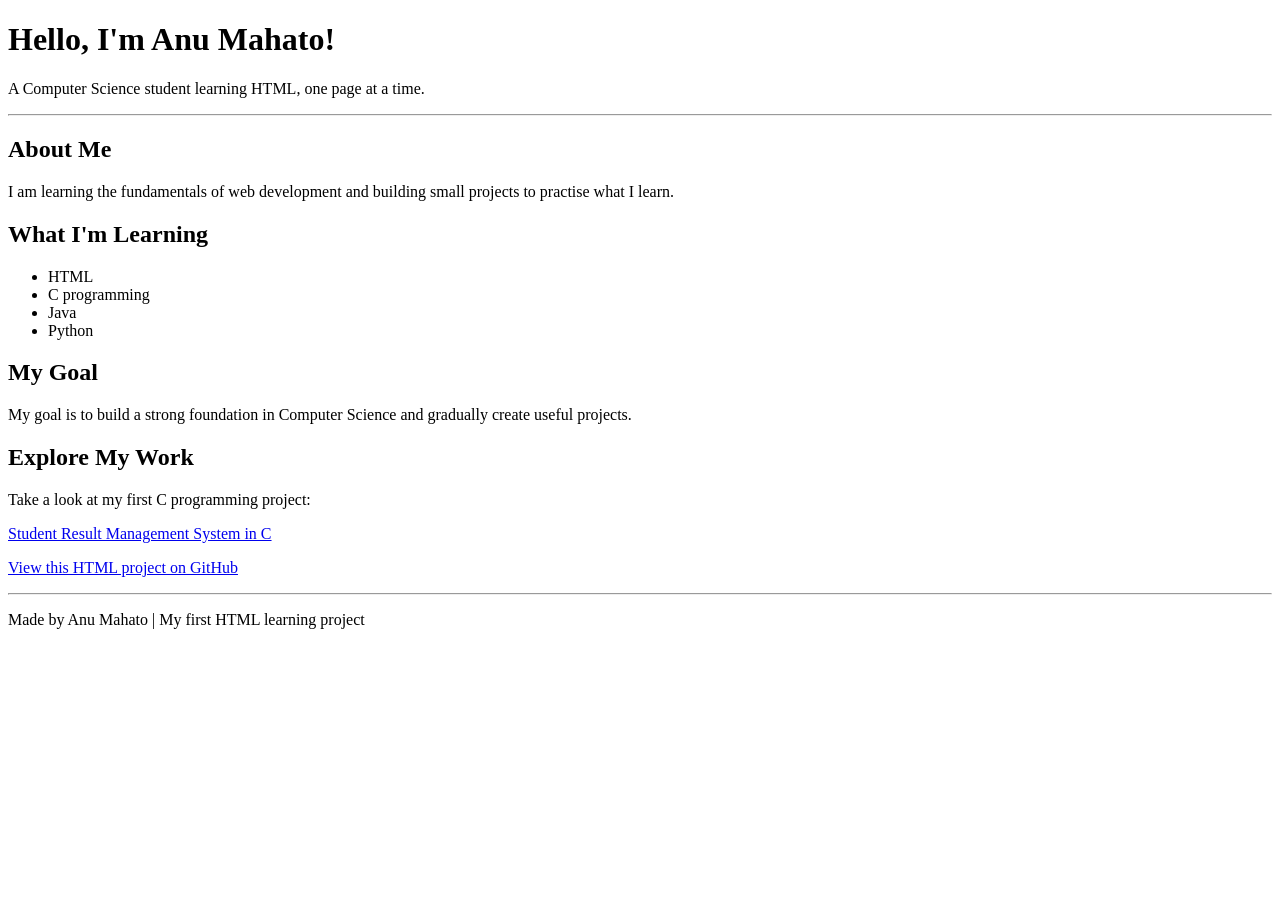
==== index.html @ 0aabff6d "Add homepage for GitHub Pages" ====
<!DOCTYPE html>
<html lang="en">
<head>
  <meta charset="UTF-8">
  <meta name="viewport" content="width=device-width, initial-scale=1.0">
  <title>Anu Mahato | My First Website</title>
</head>
<body>
  <header>
    <h1>Hello, I'm Anu Mahato!</h1>
    <p>A Computer Science student learning HTML, one page at a time.</p>
  </header>

  <hr>

  <main>
    <section>
      <h2>About Me</h2>
      <p>I am learning the fundamentals of web development and building small projects to practise what I learn.</p>
    </section>

    <section>
      <h2>What I'm Learning</h2>
      <ul>
        <li>HTML</li>
        <li>C programming</li>
        <li>Java</li>
        <li>Python</li>
      </ul>
    </section>

    <section>
      <h2>My Goal</h2>
      <p>My goal is to build a strong foundation in Computer Science and gradually create useful projects.</p>
    </section>

    <section>
      <h2>Explore My Work</h2>
      <p>Take a look at my first C programming project:</p>
      <p>
        <a href="https://github.com/annu468/student-result-management-c">
          Student Result Management System in C
        </a>
      </p>
      <p>
        <a href="https://github.com/annu468/anumahato/tree/main/html-projects/my-first-html-project">
          View this HTML project on GitHub
        </a>
      </p>
    </section>
  </main>

  <hr>

  <footer>
    <p>Made by Anu Mahato | My first HTML learning project</p>
  </footer>
</body>
</html>
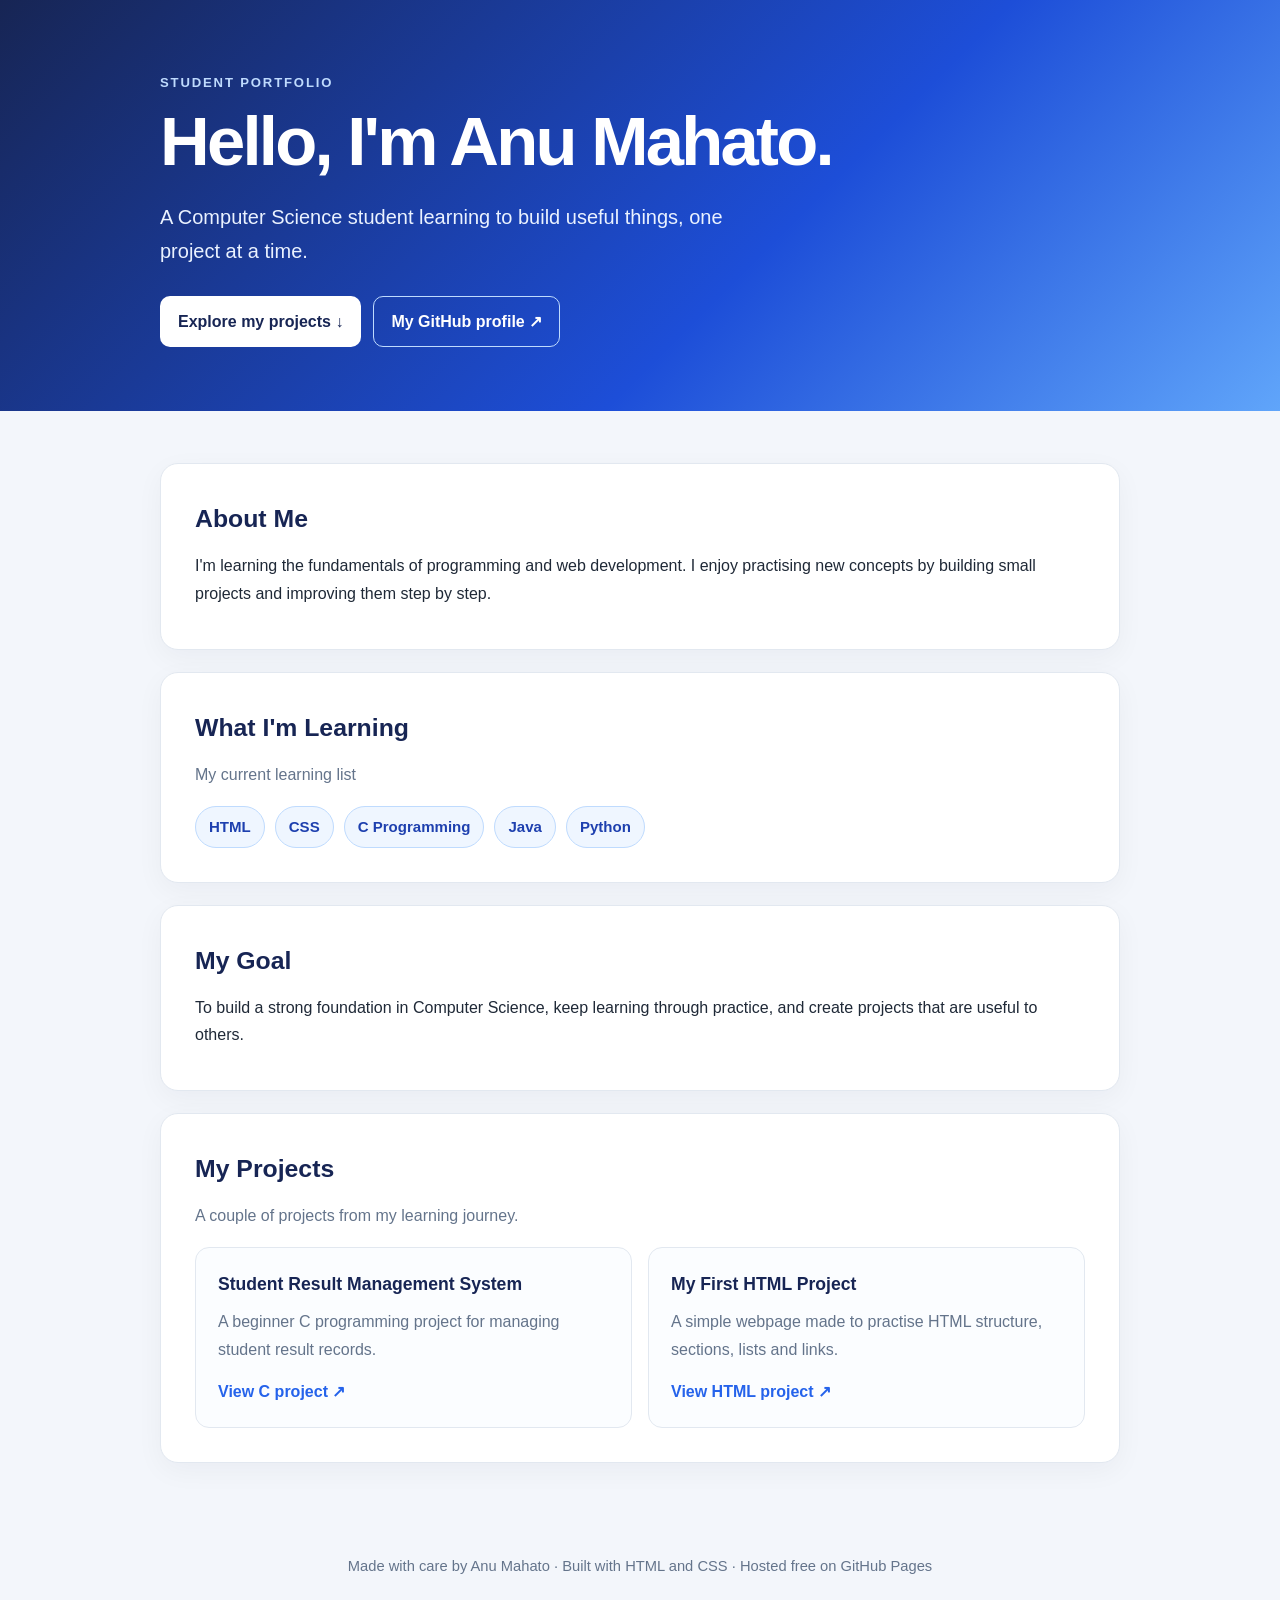
==== commit 89a42e25: "Redesign homepage as responsive student portfolio" ====
--- a/index.html
+++ b/index.html
@@ -3,57 +3,66 @@
 <head>
   <meta charset="UTF-8">
   <meta name="viewport" content="width=device-width, initial-scale=1.0">
-  <title>Anu Mahato | My First Website</title>
+  <meta name="description" content="The personal learning portfolio of Anu Mahato, featuring beginner projects in HTML and C programming.">
+  <title>Anu Mahato | Student Portfolio</title>
+  <link rel="stylesheet" href="style.css">
 </head>
 <body>
-  <header>
-    <h1>Hello, I'm Anu Mahato!</h1>
-    <p>A Computer Science student learning HTML, one page at a time.</p>
+  <header class="site-header">
+    <div class="header-inner">
+      <p class="eyebrow">Student Portfolio</p>
+      <h1>Hello, I'm Anu Mahato.</h1>
+      <p class="tagline">A Computer Science student learning to build useful things, one project at a time.</p>
+      <div class="header-actions">
+        <a class="button button-light" href="#projects">Explore my projects ↓</a>
+        <a class="button button-outline" href="https://github.com/annu468">My GitHub profile ↗</a>
+      </div>
+    </div>
   </header>
 
-  <hr>
-
   <main>
-    <section>
+    <section class="section" id="about">
       <h2>About Me</h2>
-      <p>I am learning the fundamentals of web development and building small projects to practise what I learn.</p>
+      <p>I'm learning the fundamentals of programming and web development. I enjoy practising new concepts by building small projects and improving them step by step.</p>
     </section>
 
-    <section>
+    <section class="section" id="skills">
       <h2>What I'm Learning</h2>
-      <ul>
+      <p class="muted">My current learning list</p>
+      <ul class="skills">
         <li>HTML</li>
-        <li>C programming</li>
+        <li>CSS</li>
+        <li>C Programming</li>
         <li>Java</li>
         <li>Python</li>
       </ul>
     </section>
 
-    <section>
+    <section class="section" id="goal">
       <h2>My Goal</h2>
-      <p>My goal is to build a strong foundation in Computer Science and gradually create useful projects.</p>
+      <p>To build a strong foundation in Computer Science, keep learning through practice, and create projects that are useful to others.</p>
     </section>
 
-    <section>
-      <h2>Explore My Work</h2>
-      <p>Take a look at my first C programming project:</p>
-      <p>
-        <a href="https://github.com/annu468/student-result-management-c">
-          Student Result Management System in C
-        </a>
-      </p>
-      <p>
-        <a href="https://github.com/annu468/anumahato/tree/main/html-projects/my-first-html-project">
-          View this HTML project on GitHub
-        </a>
-      </p>
+    <section class="section" id="projects">
+      <h2>My Projects</h2>
+      <p class="muted">A couple of projects from my learning journey.</p>
+      <div class="project-grid">
+        <article class="project-card">
+          <h3>Student Result Management System</h3>
+          <p>A beginner C programming project for managing student result records.</p>
+          <a class="project-link" href="https://github.com/annu468/student-result-management-c">View C project ↗</a>
+        </article>
+        <article class="project-card">
+          <h3>My First HTML Project</h3>
+          <p>A simple webpage made to practise HTML structure, sections, lists and links.</p>
+          <a class="project-link" href="https://github.com/annu468/anumahato/tree/main/html-projects/my-first-html-project">View HTML project ↗</a>
+        </article>
+      </div>
     </section>
   </main>
 
-  <hr>
-
-  <footer>
-    <p>Made by Anu Mahato | My first HTML learning project</p>
+  <footer class="site-footer">
+    <p>Made with care by Anu Mahato · Built with HTML and CSS · Hosted free on GitHub Pages</p>
   </footer>
 </body>
 </html>
--- a/style.css
+++ b/style.css
@@ -0,0 +1,107 @@
+:root {
+  --navy: #172554;
+  --blue: #2563eb;
+  --blue-light: #dbeafe;
+  --ink: #1f2937;
+  --muted: #64748b;
+  --surface: #ffffff;
+  --page: #f3f6fb;
+  --border: #e2e8f0;
+}
+
+* { box-sizing: border-box; }
+
+html { scroll-behavior: smooth; }
+
+body {
+  margin: 0;
+  color: var(--ink);
+  background: var(--page);
+  font-family: Inter, "Segoe UI", Arial, sans-serif;
+  line-height: 1.7;
+}
+
+a { color: var(--blue); text-decoration: none; }
+a:hover { text-decoration: underline; }
+
+.site-header {
+  padding: 72px 24px 64px;
+  color: white;
+  background: linear-gradient(135deg, #172554 0%, #1d4ed8 60%, #60a5fa 100%);
+}
+
+.header-inner, main, .site-footer {
+  width: min(100% - 40px, 960px);
+  margin: 0 auto;
+}
+
+.eyebrow {
+  margin: 0 0 10px;
+  color: #bfdbfe;
+  font-size: .82rem;
+  font-weight: 800;
+  letter-spacing: .14em;
+  text-transform: uppercase;
+}
+
+h1 {
+  margin: 0;
+  font-size: clamp(2.4rem, 6vw, 4.3rem);
+  line-height: 1.1;
+  letter-spacing: -.04em;
+}
+
+.tagline {
+  max-width: 620px;
+  margin: 20px 0 0;
+  color: #eaf2ff;
+  font-size: clamp(1.05rem, 2.5vw, 1.25rem);
+}
+
+.header-actions { display: flex; flex-wrap: wrap; gap: 12px; margin-top: 28px; }
+
+.button {
+  display: inline-block;
+  padding: 11px 17px;
+  border: 1px solid transparent;
+  border-radius: 10px;
+  font-weight: 700;
+  transition: transform .15s ease, background .15s ease;
+}
+
+.button:hover { transform: translateY(-2px); text-decoration: none; }
+.button-light { color: var(--navy); background: white; }
+.button-outline { color: white; border-color: #bfdbfe; }
+
+main { padding: 30px 0 54px; }
+
+.section {
+  margin: 22px 0;
+  padding: clamp(22px, 4vw, 34px);
+  border: 1px solid var(--border);
+  border-radius: 18px;
+  background: var(--surface);
+  box-shadow: 0 8px 28px rgba(15, 23, 42, .045);
+}
+
+.section h2 { margin: 0 0 12px; color: var(--navy); font-size: 1.55rem; }
+.section p { margin: 8px 0; }
+.muted { color: var(--muted); }
+
+.skills { display: flex; flex-wrap: wrap; gap: 10px; padding: 0; margin: 18px 0 0; list-style: none; }
+.skills li { padding: 7px 13px; border: 1px solid #bfdbfe; border-radius: 999px; color: #1e40af; background: #eff6ff; font-size: .94rem; font-weight: 650; }
+
+.project-grid { display: grid; grid-template-columns: repeat(2, minmax(0, 1fr)); gap: 16px; margin-top: 18px; }
+.project-card { padding: 22px; border: 1px solid var(--border); border-radius: 14px; background: #fbfdff; }
+.project-card h3 { margin: 0 0 8px; color: var(--navy); font-size: 1.1rem; }
+.project-card p { margin: 0 0 15px; color: var(--muted); }
+.project-link { font-weight: 750; }
+
+.site-footer { padding: 0 0 32px; color: var(--muted); text-align: center; font-size: .92rem; }
+
+@media (max-width: 600px) {
+  .site-header { padding: 52px 0 46px; }
+  .header-inner, main, .site-footer { width: min(100% - 28px, 960px); }
+  .project-grid { grid-template-columns: 1fr; }
+  .section { margin: 15px 0; border-radius: 14px; }
+}
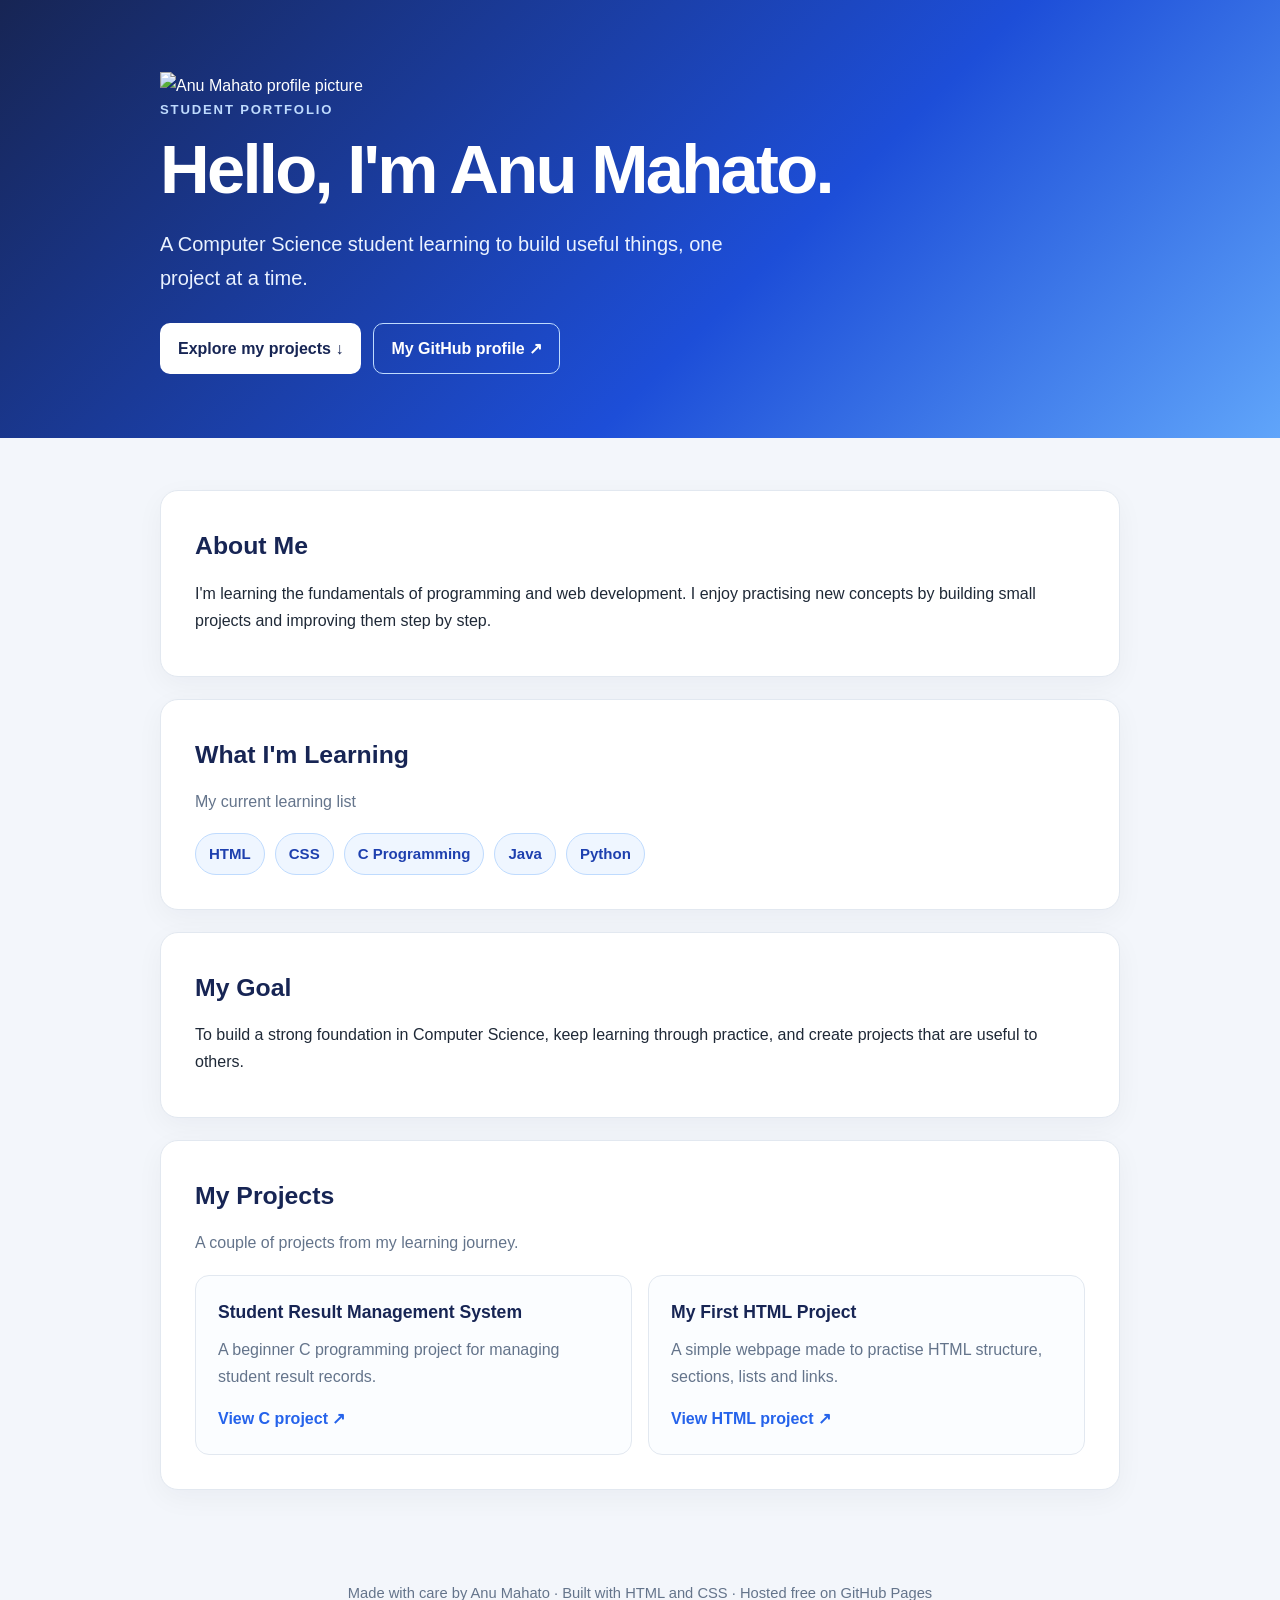
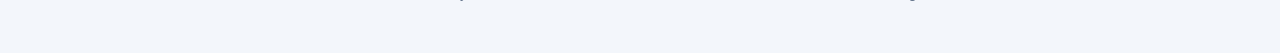
==== commit 684fe033: "Add small circular GitHub profile picture to portfolio" ====
--- a/index.html
+++ b/index.html
@@ -10,6 +10,7 @@
 <body>
   <header class="site-header">
     <div class="header-inner">
+      <img class="profile-pic" src="https://avatars.githubusercontent.com/u/308239215?v=4" alt="Anu Mahato profile picture" width="76" height="76">
       <p class="eyebrow">Student Portfolio</p>
       <h1>Hello, I'm Anu Mahato.</h1>
       <p class="tagline">A Computer Science student learning to build useful things, one project at a time.</p>
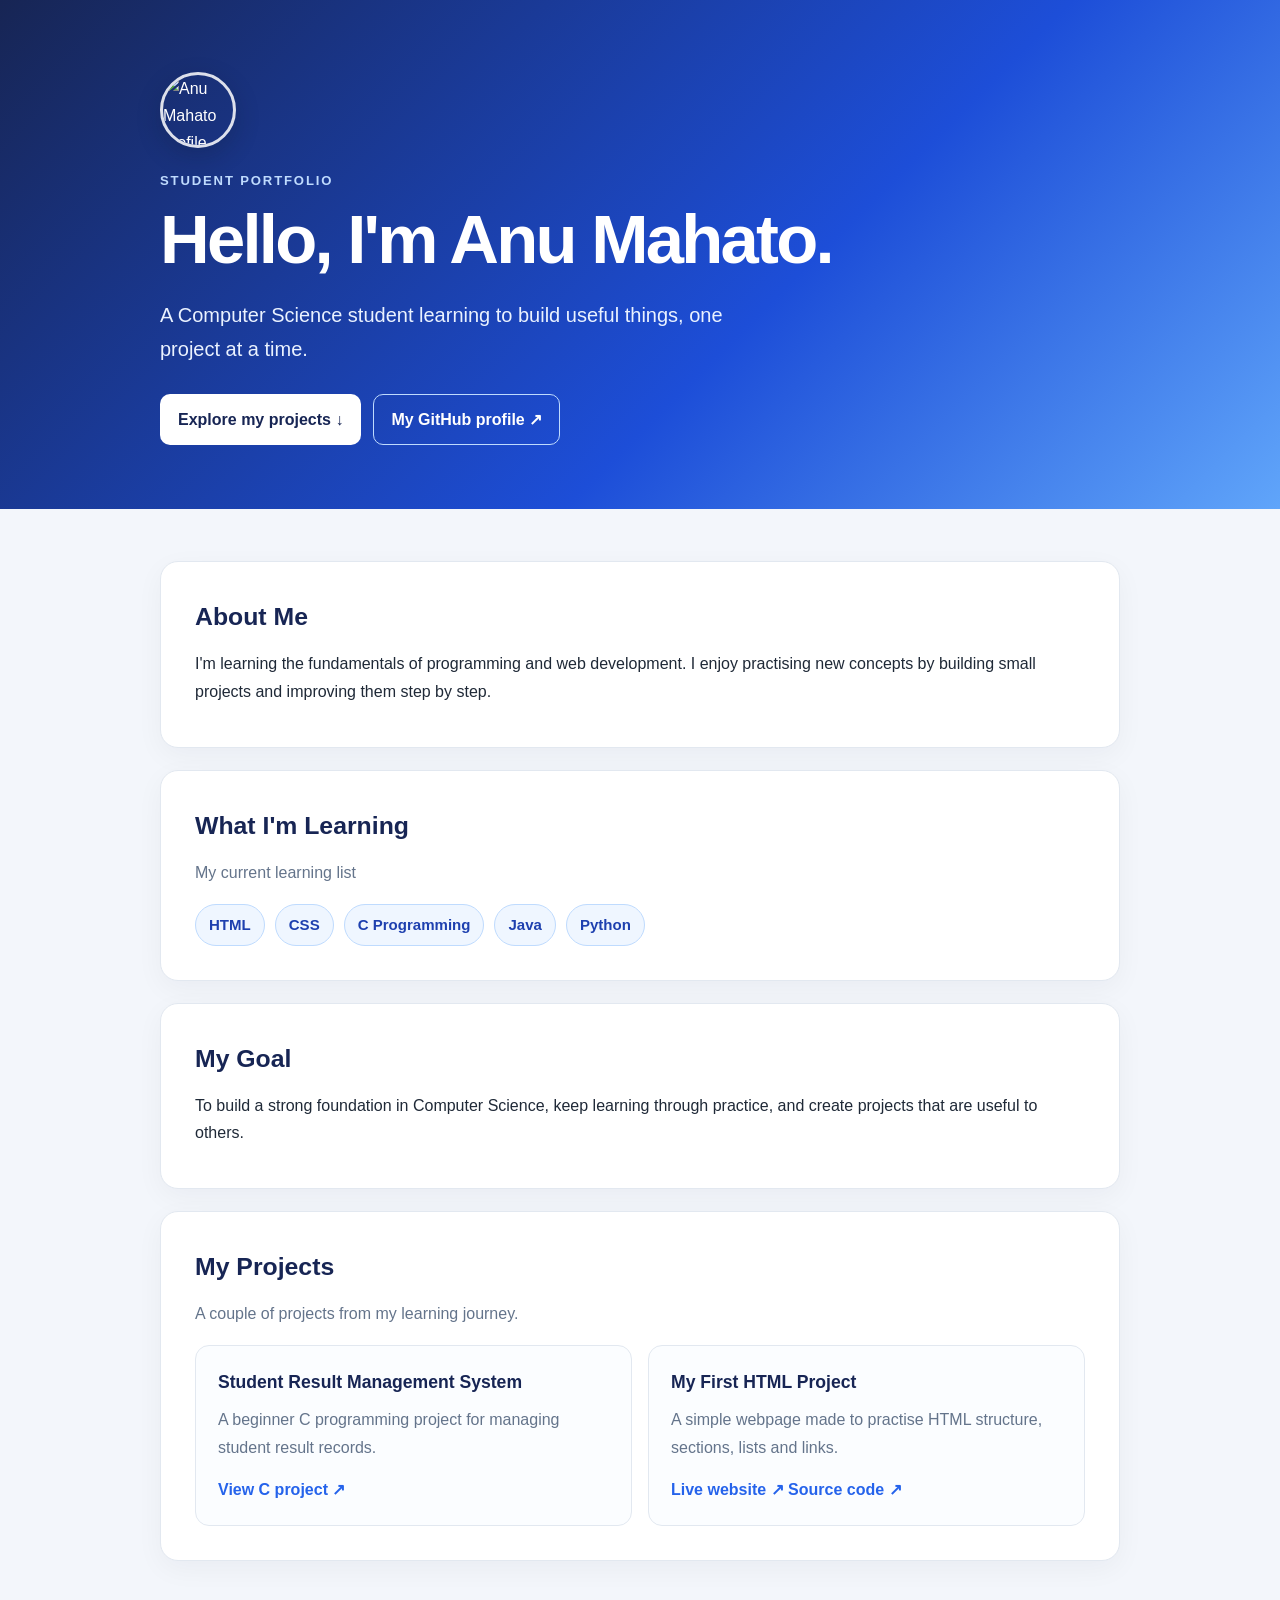
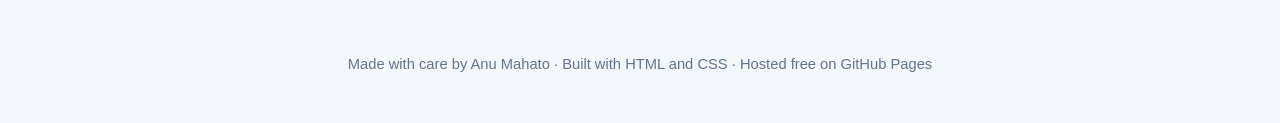
==== commit 44e9ffc3: "Add live demo link to HTML project card" ====
--- a/index.html
+++ b/index.html
@@ -56,7 +56,10 @@
         <article class="project-card">
           <h3>My First HTML Project</h3>
           <p>A simple webpage made to practise HTML structure, sections, lists and links.</p>
-          <a class="project-link" href="https://github.com/annu468/anumahato/tree/main/html-projects/my-first-html-project">View HTML project ↗</a>
+          <div class="project-actions">
+            <a class="project-link" href="https://annu468.github.io/anumahato/">Live website ↗</a>
+            <a class="project-link" href="https://github.com/annu468/anumahato/tree/main/html-projects/my-first-html-project">Source code ↗</a>
+          </div>
         </article>
       </div>
     </section>
--- a/style.css
+++ b/style.css
@@ -33,6 +33,17 @@
 .header-inner, main, .site-footer {
   width: min(100% - 40px, 960px);
   margin: 0 auto;
+}
+
+.profile-pic {
+  display: block;
+  width: 76px;
+  height: 76px;
+  margin: 0 0 22px;
+  border: 3px solid rgba(255, 255, 255, .85);
+  border-radius: 50%;
+  object-fit: cover;
+  box-shadow: 0 8px 24px rgba(15, 23, 42, .22);
 }
 
 .eyebrow {
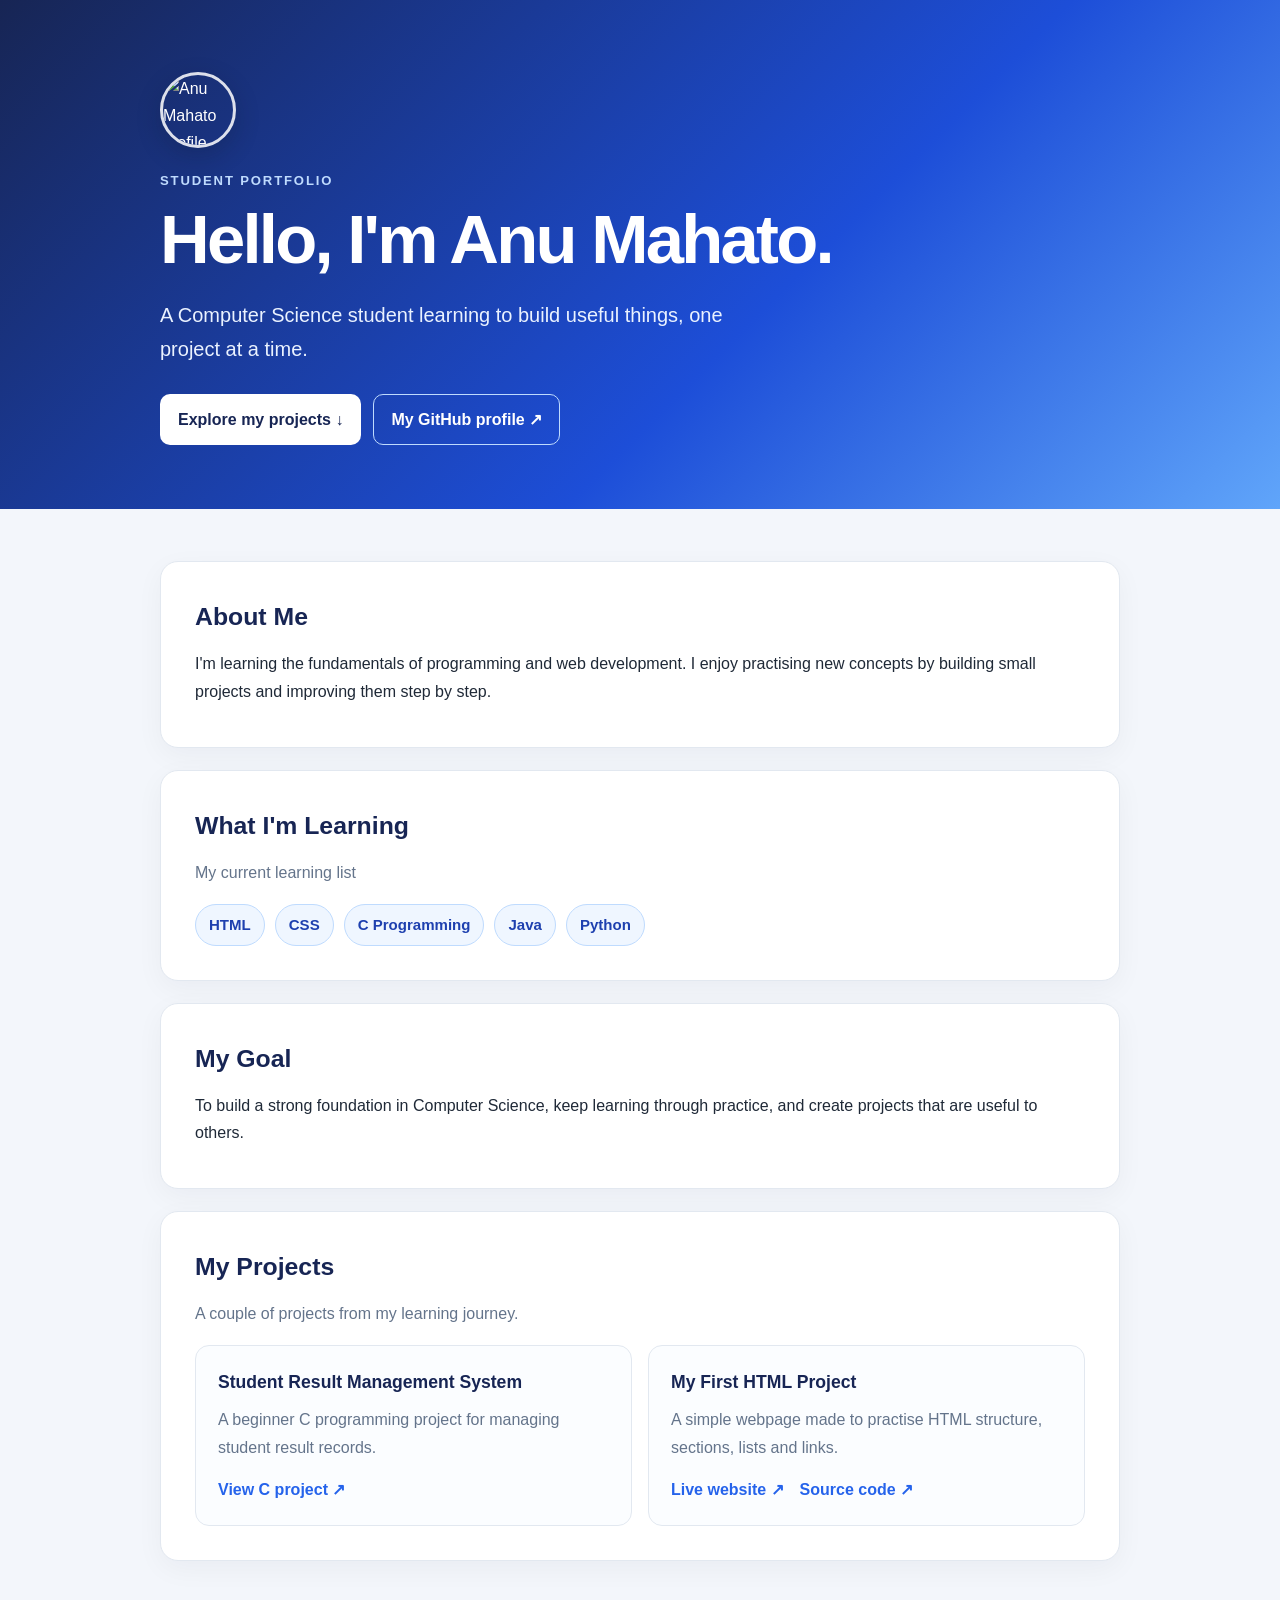
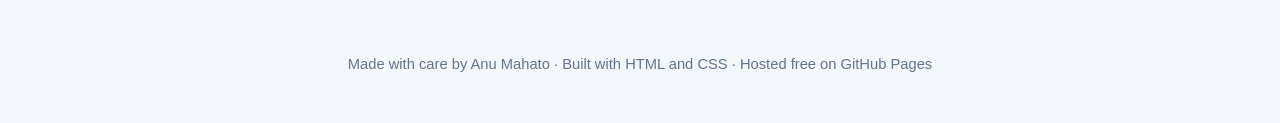
==== commit be8fcb6a: "Link HTML project card to its live demo" ====
--- a/index.html
+++ b/index.html
@@ -57,7 +57,7 @@
           <h3>My First HTML Project</h3>
           <p>A simple webpage made to practise HTML structure, sections, lists and links.</p>
           <div class="project-actions">
-            <a class="project-link" href="https://annu468.github.io/anumahato/">Live website ↗</a>
+            <a class="project-link" href="https://annu468.github.io/anumahato/html-projects/my-first-html-project/">Live website ↗</a>
             <a class="project-link" href="https://github.com/annu468/anumahato/tree/main/html-projects/my-first-html-project">Source code ↗</a>
           </div>
         </article>
--- a/style.css
+++ b/style.css
@@ -107,6 +107,7 @@
 .project-card h3 { margin: 0 0 8px; color: var(--navy); font-size: 1.1rem; }
 .project-card p { margin: 0 0 15px; color: var(--muted); }
 .project-link { font-weight: 750; }
+.project-actions { display: flex; flex-wrap: wrap; gap: 16px; }
 
 .site-footer { padding: 0 0 32px; color: var(--muted); text-align: center; font-size: .92rem; }
 
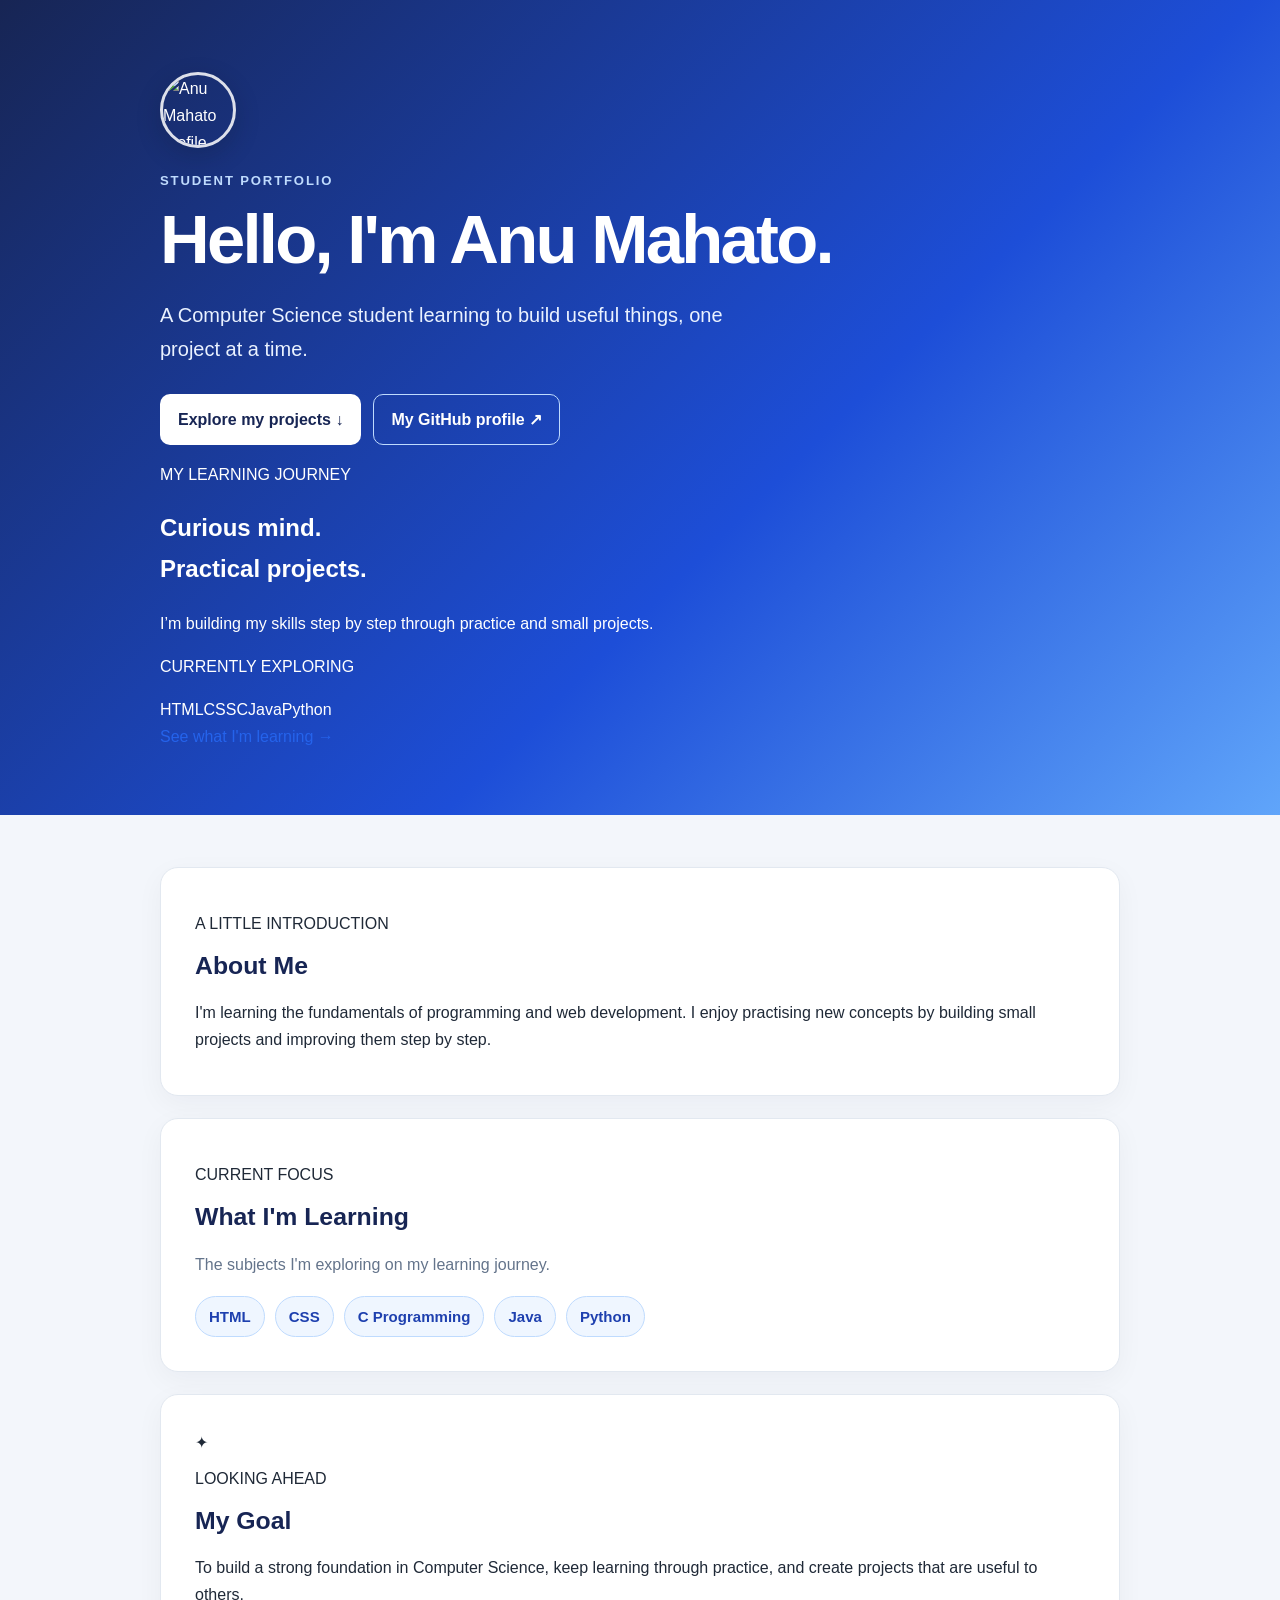
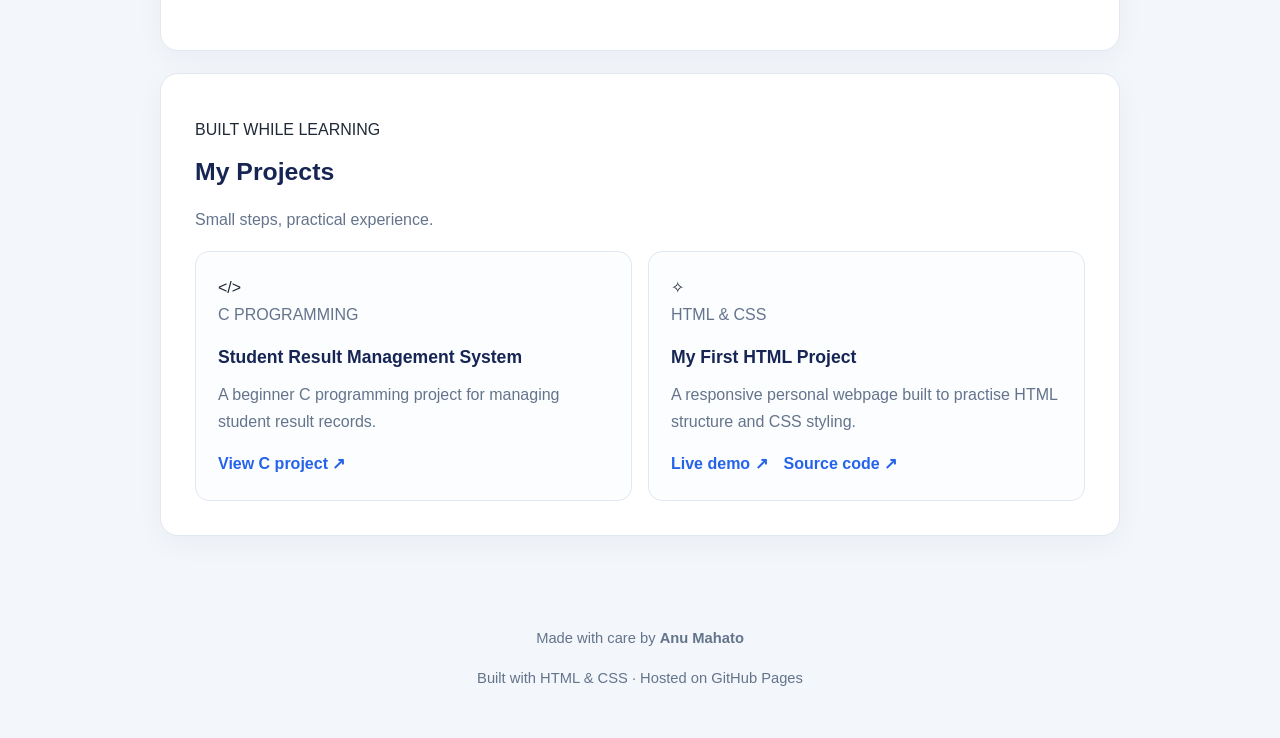
==== commit fe07878c: "Improve portfolio hero and organize sections for desktop width" ====
--- a/index.html
+++ b/index.html
@@ -3,62 +3,89 @@
 <head>
   <meta charset="UTF-8">
   <meta name="viewport" content="width=device-width, initial-scale=1.0">
-  <meta name="description" content="The personal learning portfolio of Anu Mahato, featuring beginner projects in HTML and C programming.">
+  <meta name="description" content="Anu Mahato's student portfolio featuring learning goals and beginner projects in HTML and C programming.">
+  <meta name="theme-color" content="#172554">
   <title>Anu Mahato | Student Portfolio</title>
   <link rel="stylesheet" href="style.css">
 </head>
 <body>
   <header class="site-header">
     <div class="header-inner">
-      <img class="profile-pic" src="https://avatars.githubusercontent.com/u/308239215?v=4" alt="Anu Mahato profile picture" width="76" height="76">
-      <p class="eyebrow">Student Portfolio</p>
-      <h1>Hello, I'm Anu Mahato.</h1>
-      <p class="tagline">A Computer Science student learning to build useful things, one project at a time.</p>
-      <div class="header-actions">
-        <a class="button button-light" href="#projects">Explore my projects ↓</a>
-        <a class="button button-outline" href="https://github.com/annu468">My GitHub profile ↗</a>
+      <div class="hero-copy">
+        <img class="profile-pic" src="https://avatars.githubusercontent.com/u/308239215?v=4" alt="Anu Mahato profile picture" width="76" height="76">
+        <p class="eyebrow">Student Portfolio</p>
+        <h1>Hello, I'm Anu Mahato<span>.</span></h1>
+        <p class="tagline">A Computer Science student learning to build useful things, one project at a time.</p>
+        <div class="header-actions">
+          <a class="button button-light" href="#projects">Explore my projects ↓</a>
+          <a class="button button-outline" href="https://github.com/annu468" target="_blank" rel="noopener noreferrer">My GitHub profile ↗</a>
+        </div>
       </div>
+      <aside class="hero-panel" aria-label="Portfolio highlights">
+        <p class="panel-kicker">MY LEARNING JOURNEY</p>
+        <h2>Curious mind.<br>Practical projects.</h2>
+        <p>I’m building my skills step by step through practice and small projects.</p>
+        <div class="panel-divider"></div>
+        <p class="panel-label">CURRENTLY EXPLORING</p>
+        <div class="panel-tags"><span>HTML</span><span>CSS</span><span>C</span><span>Java</span><span>Python</span></div>
+        <a class="panel-link" href="#skills">See what I'm learning <span aria-hidden="true">→</span></a>
+      </aside>
     </div>
   </header>
 
   <main>
     <section class="section" id="about">
+      <p class="section-kicker">A LITTLE INTRODUCTION</p>
       <h2>About Me</h2>
       <p>I'm learning the fundamentals of programming and web development. I enjoy practising new concepts by building small projects and improving them step by step.</p>
     </section>
 
     <section class="section" id="skills">
+      <p class="section-kicker">CURRENT FOCUS</p>
       <h2>What I'm Learning</h2>
-      <p class="muted">My current learning list</p>
+      <p class="muted">The subjects I'm exploring on my learning journey.</p>
       <ul class="skills">
-        <li>HTML</li>
-        <li>CSS</li>
-        <li>C Programming</li>
-        <li>Java</li>
-        <li>Python</li>
+        <li>HTML</li><li>CSS</li><li>C Programming</li><li>Java</li><li>Python</li>
       </ul>
     </section>
 
-    <section class="section" id="goal">
-      <h2>My Goal</h2>
-      <p>To build a strong foundation in Computer Science, keep learning through practice, and create projects that are useful to others.</p>
+    <section class="section goal-section" id="goal">
+      <div class="section-icon" aria-hidden="true">✦</div>
+      <div>
+        <p class="section-kicker">LOOKING AHEAD</p>
+        <h2>My Goal</h2>
+        <p>To build a strong foundation in Computer Science, keep learning through practice, and create projects that are useful to others.</p>
+      </div>
     </section>
 
-    <section class="section" id="projects">
-      <h2>My Projects</h2>
-      <p class="muted">A couple of projects from my learning journey.</p>
+    <section class="section projects-section" id="projects">
+      <div class="projects-heading">
+        <div>
+          <p class="section-kicker">BUILT WHILE LEARNING</p>
+          <h2>My Projects</h2>
+        </div>
+        <p class="muted">Small steps, practical experience.</p>
+      </div>
       <div class="project-grid">
         <article class="project-card">
-          <h3>Student Result Management System</h3>
-          <p>A beginner C programming project for managing student result records.</p>
-          <a class="project-link" href="https://github.com/annu468/student-result-management-c">View C project ↗</a>
+          <div class="project-icon" aria-hidden="true">&lt;/&gt;</div>
+          <div class="project-body">
+            <p class="project-type">C PROGRAMMING</p>
+            <h3>Student Result Management System</h3>
+            <p>A beginner C programming project for managing student result records.</p>
+            <a class="project-link" href="https://github.com/annu468/student-result-management-c" target="_blank" rel="noopener noreferrer">View C project <span aria-hidden="true">↗</span></a>
+          </div>
         </article>
         <article class="project-card">
-          <h3>My First HTML Project</h3>
-          <p>A simple webpage made to practise HTML structure, sections, lists and links.</p>
-          <div class="project-actions">
-            <a class="project-link" href="https://annu468.github.io/anumahato/html-projects/my-first-html-project/">Live website ↗</a>
-            <a class="project-link" href="https://github.com/annu468/anumahato/tree/main/html-projects/my-first-html-project">Source code ↗</a>
+          <div class="project-icon" aria-hidden="true">✧</div>
+          <div class="project-body">
+            <p class="project-type">HTML &amp; CSS</p>
+            <h3>My First HTML Project</h3>
+            <p>A responsive personal webpage built to practise HTML structure and CSS styling.</p>
+            <div class="project-actions">
+              <a class="project-link" href="https://annu468.github.io/anumahato/html-projects/my-first-html-project/">Live demo <span aria-hidden="true">↗</span></a>
+              <a class="project-link secondary-link" href="https://github.com/annu468/anumahato/tree/main/html-projects/my-first-html-project" target="_blank" rel="noopener noreferrer">Source code <span aria-hidden="true">↗</span></a>
+            </div>
           </div>
         </article>
       </div>
@@ -66,7 +93,8 @@
   </main>
 
   <footer class="site-footer">
-    <p>Made with care by Anu Mahato · Built with HTML and CSS · Hosted free on GitHub Pages</p>
+    <p>Made with care by <strong>Anu Mahato</strong></p>
+    <p>Built with HTML &amp; CSS · Hosted on GitHub Pages</p>
   </footer>
 </body>
 </html>
